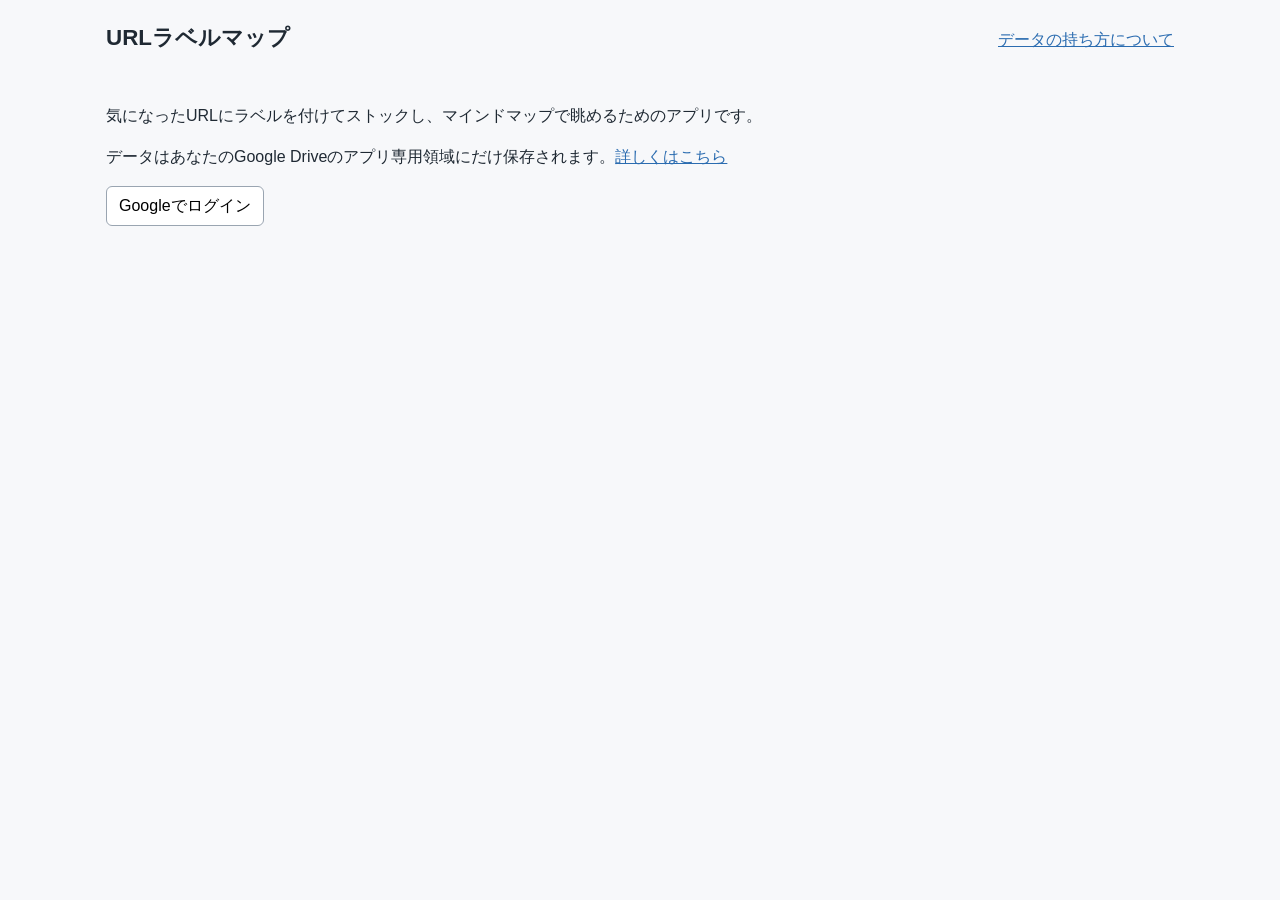
==== index.html @ 50118dba "Initial commit: URL label map Co-Authored-By: Claude Sonnet 5.5 <noreply@anthropic.com>" ====
<!DOCTYPE html>
<html lang="ja">
<head>
  <meta charset="UTF-8">
  <meta name="viewport" content="width=device-width, initial-scale=1">
  <title>URLラベルマップ</title>
  <link rel="stylesheet" href="main.css">
</head>
<body>
  <header>
    <h1>URLラベルマップ</h1>
    <nav><a href="about.html">データの持ち方について</a></nav>
  </header>

  <div id="status" role="status" aria-live="polite"></div>
  <div id="localBanner" class="banner" hidden>ローカル試用モードです。データはこのブラウザ内にだけ保存され、Google Driveには保存されません。</div>
  <div id="reauth" class="banner warn" hidden>
    ログインの有効期限が切れました。未保存の変更はこの画面に保持しています。
    <button id="reauthBtn" type="button">再ログインして保存</button>
  </div>

  <section id="loginPanel" hidden>
    <p>気になったURLにラベルを付けてストックし、マインドマップで眺めるためのアプリです。</p>
    <p>データはあなたのGoogle Driveのアプリ専用領域にだけ保存されます。<a href="about.html">詳しくはこちら</a></p>
    <button id="loginBtn" type="button">Googleでログイン</button>
  </section>

  <main id="app" hidden>
    <section class="panel">
      <form id="addForm" autocomplete="off">
        <label>URL
          <input id="urlInput" type="url" required maxlength="2000" placeholder="https://example.com/article">
        </label>
        <label>ラベル(カンマ・スペース区切りで複数可)
          <span class="combo">
            <input id="labelInput" type="text" required maxlength="300" placeholder="アジャイル, スクラム" role="combobox" aria-expanded="false" aria-controls="labelMenu">
            <button id="labelToggle" type="button" class="combo-toggle" aria-label="登録済みのラベルから選ぶ" tabindex="-1">▼</button>
            <ul id="labelMenu" role="listbox" hidden></ul>
          </span>
        </label>
        <button type="submit">登録</button>
      </form>
    </section>

    <section class="panel toolbar">
      <label>ラベル検索
        <input id="searchInput" type="search" placeholder="ラベル名で検索してハイライト">
      </label>
      <button id="fitBtn" type="button">全体を表示</button>
      <button id="expandAllBtn" type="button">すべて開く</button>
      <button id="collapseAllBtn" type="button">すべて閉じる</button>
      <button id="jsonBtn" type="button">JSONでダウンロード</button>
      <button id="pngBtn" type="button">画像(PNG)でダウンロード</button>
    </section>

    <section id="mapWrap">
      <svg id="map" xmlns="http://www.w3.org/2000/svg" aria-label="ラベルとURLのマインドマップ"></svg>
      <p id="emptyMsg" hidden>まだ何も登録されていません。上のフォームからURLとラベルを登録してください。</p>
    </section>
    <p class="hint">ラベルをクリックするとそのURLが開きます。URLをクリックすると新しいタブで開きます。ドラッグで移動、ホイールで拡大縮小できます。</p>

    <details class="panel">
      <summary>登録済みURLの一覧・削除 (<span id="count">0</span>件)</summary>
      <ul id="list"></ul>
    </details>

    <section class="panel account">
      <button id="logoutBtn" type="button">ログアウト</button>
      <button id="deleteAllBtn" type="button" class="danger">すべてのデータを削除</button>
    </section>
  </main>

  <script src="main.js"></script>
  <script src="https://accounts.google.com/gsi/client" async defer></script>
</body>
</html>
---- main.css ----
* { box-sizing: border-box; }
body {
  margin: 0 auto;
  max-width: 1100px;
  padding: 12px 16px 48px;
  font-family: Meiryo, "Yu Gothic", "Hiragino Sans", sans-serif;
  color: #1f2933;
  background: #f7f8fa;
  line-height: 1.6;
}
header { display: flex; align-items: baseline; justify-content: space-between; gap: 12px; flex-wrap: wrap; }
h1 { font-size: 1.4rem; margin: 8px 0; }
a { color: #2b6cb0; }
button {
  font: inherit;
  padding: 6px 12px;
  border: 1px solid #9aa5b1;
  border-radius: 6px;
  background: #fff;
  cursor: pointer;
}
button:hover { background: #eef2f6; }
button.danger { color: #b42318; border-color: #b42318; }
input[type="url"], input[type="text"], input[type="search"] {
  display: block;
  width: 100%;
  font: inherit;
  padding: 6px 8px;
  border: 1px solid #9aa5b1;
  border-radius: 6px;
}
.panel { background: #fff; border: 1px solid #d8dee4; border-radius: 8px; padding: 12px; margin: 12px 0; }
#addForm { display: grid; grid-template-columns: 1fr 1fr auto; gap: 12px; align-items: end; }
#addForm label, .toolbar label { font-size: 0.85rem; }
.toolbar { display: flex; flex-wrap: wrap; gap: 8px; align-items: end; }
.toolbar label { flex: 1 1 220px; }
.banner { background: #e8f0fe; border: 1px solid #aac4f5; border-radius: 6px; padding: 8px 12px; margin: 8px 0; }
.banner.warn { background: #fff4e5; border-color: #f0b35a; }
#status { min-height: 1.6em; font-size: 0.9rem; }
#status.error { color: #b42318; }
#mapWrap { position: relative; background: #fff; border: 1px solid #d8dee4; border-radius: 8px; }
#map { display: block; width: 100%; height: 70vh; min-height: 360px; touch-action: none; cursor: grab; }
#map:active { cursor: grabbing; }
#emptyMsg { position: absolute; inset: 0; display: flex; align-items: center; justify-content: center; margin: 0; color: #52606d; pointer-events: none; }
.combo { position: relative; display: block; }
.combo input { padding-right: 32px; }
.combo-toggle { position: absolute; top: 1px; right: 1px; bottom: 1px; width: 30px; padding: 0; border: 0; border-left: 1px solid #d8dee4; border-radius: 0 5px 5px 0; background: #f3f5f7; font-size: 0.7rem; }
#labelMenu { position: absolute; z-index: 5; left: 0; right: 0; top: 100%; margin: 2px 0 0; padding: 0; list-style: none; max-height: 220px; overflow-y: auto; background: #fff; color: #1f2933; border: 1px solid #9aa5b1; border-radius: 6px; box-shadow: 0 4px 12px rgba(0, 0, 0, 0.15); }
#labelMenu[hidden] { display: none; }
#labelMenu li { padding: 6px 10px; cursor: pointer; font-size: 1rem; }
#labelMenu li:hover, #labelMenu li.active { background: #e8f0fe; }
#emptyMsg[hidden] { display: none; }
.hint { font-size: 0.8rem; color: #52606d; }
#list { list-style: none; margin: 8px 0 0; padding: 0; }
#list li { display: flex; gap: 8px; align-items: center; padding: 6px 0; border-top: 1px solid #eef0f2; }
#list .item { flex: 1; min-width: 0; overflow-wrap: anywhere; }
#list .chips { font-size: 0.8rem; color: #52606d; }
.account { display: flex; gap: 8px; justify-content: space-between; }
@media (max-width: 640px) {
  #addForm { grid-template-columns: 1fr; }
}
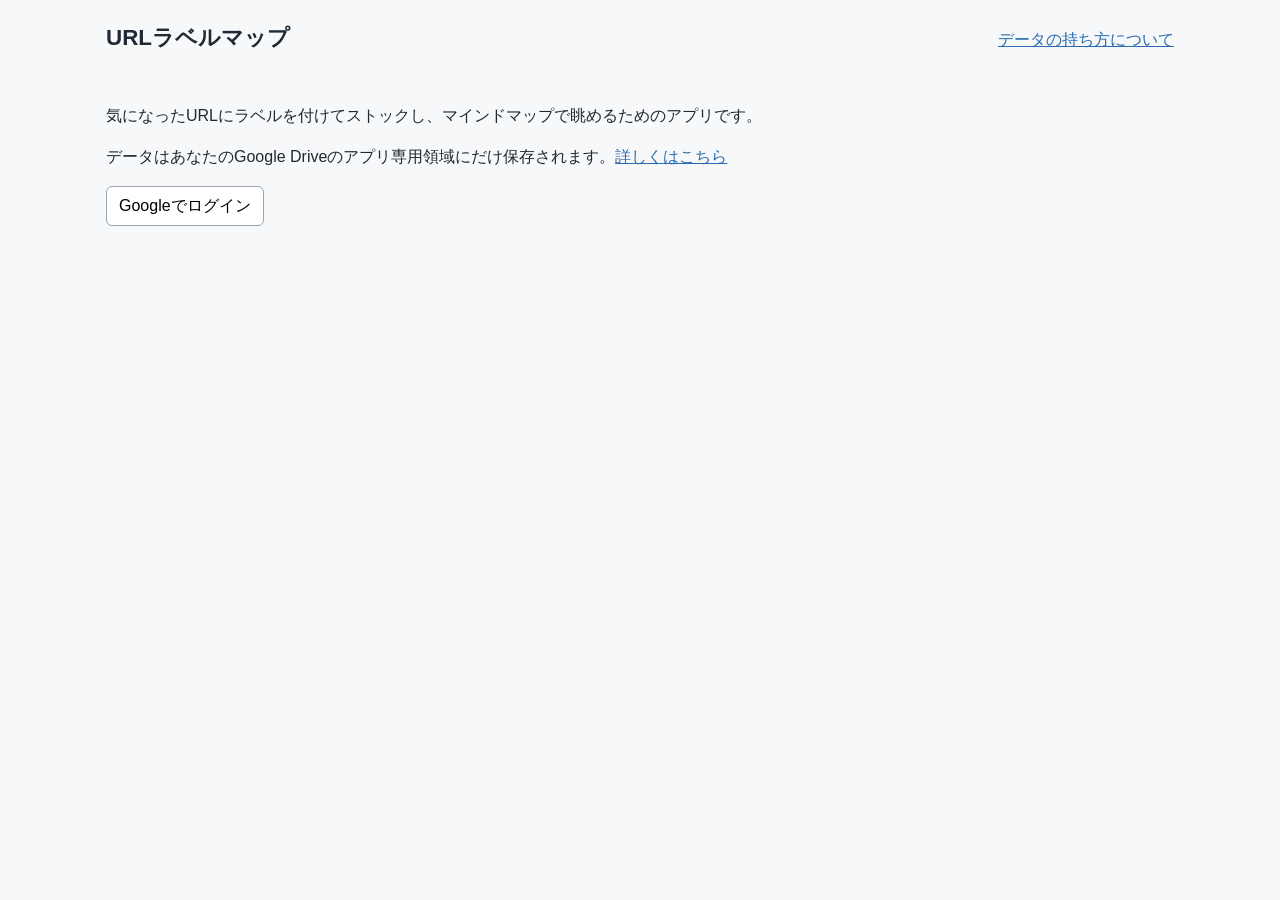
==== commit 4fd71a9b: "Add Content-Security-Policy (script-src limited to self and Google sign-in) Co-Authored-By: Claude S" ====
--- a/index.html
+++ b/index.html
@@ -3,6 +3,7 @@
 <head>
   <meta charset="UTF-8">
   <meta name="viewport" content="width=device-width, initial-scale=1">
+  <meta http-equiv="Content-Security-Policy" content="script-src 'self' https://accounts.google.com; object-src 'none'; base-uri 'none'">
   <title>URLラベルマップ</title>
   <link rel="stylesheet" href="main.css">
 </head>
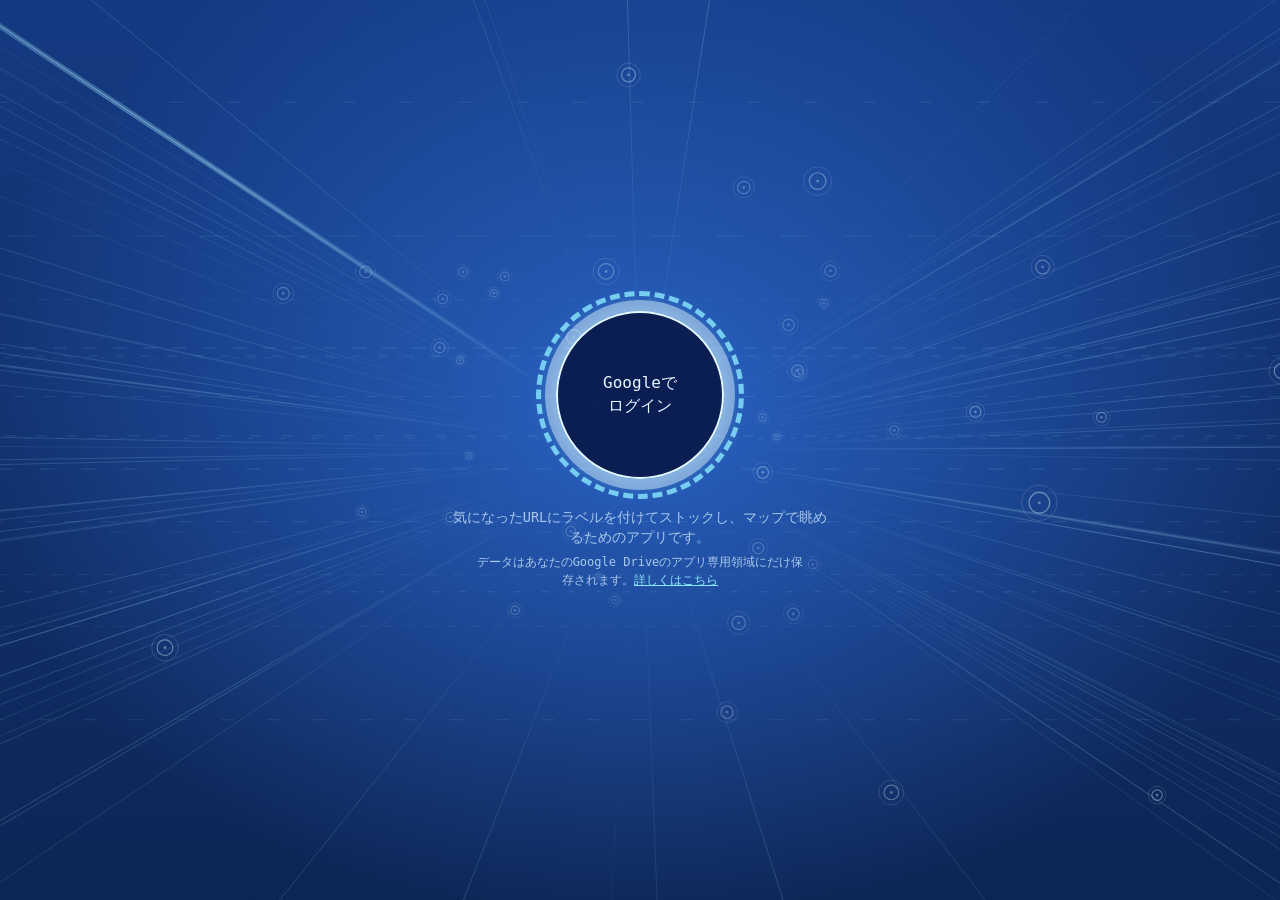
==== commit adf6cab4: "Redesign the front end in a cyberspace style (issue #35) - Map fills the screen; actions live in a s" ====
--- a/index.html
+++ b/index.html
@@ -2,75 +2,70 @@
 <html lang="ja">
 <head>
   <meta charset="UTF-8">
-  <meta name="viewport" content="width=device-width, initial-scale=1">
+  <meta name="viewport" content="width=device-width, initial-scale=1, viewport-fit=cover">
   <meta http-equiv="Content-Security-Policy" content="script-src 'self' https://accounts.google.com; object-src 'none'; base-uri 'none'">
   <title>URLラベルマップ</title>
   <link rel="stylesheet" href="main.css">
 </head>
-<body>
-  <header>
-    <h1>URLラベルマップ</h1>
-    <nav><a href="about.html">データの持ち方について</a></nav>
-  </header>
+<body class="app">
+  <canvas id="bg" aria-hidden="true"></canvas>
 
-  <div id="status" role="status" aria-live="polite"></div>
-  <div id="localBanner" class="banner" hidden>ローカル試用モードです。データはこのブラウザ内にだけ保存され、Google Driveには保存されません。</div>
-  <div id="reauth" class="banner warn" hidden>
-    ログインの有効期限が切れました。未保存の変更はこの画面に保持しています。
-    <button id="reauthBtn" type="button">再ログインして保存</button>
+  <div id="notices">
+    <div id="status" class="notice" role="status" aria-live="polite" hidden></div>
+    <div id="localBanner" class="notice" hidden>ローカル試用モードです。データはこのブラウザ内にだけ保存され、Google Driveには保存されません。</div>
+    <div id="reauth" class="notice warn" hidden>
+      ログインの有効期限が切れました。未保存の変更はこの画面に保持しています。
+      <button id="reauthBtn" type="button">再ログインして保存</button>
+    </div>
   </div>
 
   <section id="loginPanel" hidden>
-    <p>気になったURLにラベルを付けてストックし、マインドマップで眺めるためのアプリです。</p>
-    <p>データはあなたのGoogle Driveのアプリ専用領域にだけ保存されます。<a href="about.html">詳しくはこちら</a></p>
-    <button id="loginBtn" type="button">Googleでログイン</button>
+    <div class="login-ring">
+      <button id="loginBtn" type="button">Googleで<br>ログイン</button>
+    </div>
+    <p>気になったURLにラベルを付けてストックし、マップで眺めるためのアプリです。</p>
+    <p class="small">データはあなたのGoogle Driveのアプリ専用領域にだけ保存されます。<a href="about.html">詳しくはこちら</a></p>
   </section>
 
   <main id="app" hidden>
-    <section class="panel">
-      <form id="addForm" autocomplete="off">
-        <label>URL
-          <input id="urlInput" type="url" required maxlength="2000" placeholder="https://example.com/article">
-        </label>
-        <label>ラベル(カンマ・スペース区切りで複数可)
-          <span class="combo">
-            <input id="labelInput" type="text" required maxlength="300" placeholder="アジャイル, スクラム" role="combobox" aria-expanded="false" aria-controls="labelMenu">
-            <button id="labelToggle" type="button" class="combo-toggle" aria-label="登録済みのラベルから選ぶ" tabindex="-1">▼</button>
-            <ul id="labelMenu" role="listbox" hidden></ul>
-          </span>
-        </label>
-        <button type="submit">登録</button>
-      </form>
+    <svg id="map" xmlns="http://www.w3.org/2000/svg" role="img" aria-label="ラベルとURLのマインドマップ"></svg>
+    <p id="emptyMsg" hidden>まだ何も登録されていません。メニューから「登録」を開いてください。</p>
+    <div id="dim"></div>
+    <div class="hud" id="hud">
+      <b>URL LABEL MAP</b>
+      <span id="stat"></span>
+      <nav><a href="about.html">データの持ち方</a><a href="privacy.html">プライバシーポリシー</a></nav>
+    </div>
+
+    <svg id="links" aria-hidden="true"></svg>
+
+    <section id="panel" hidden>
+      <header><h2 id="ptitle"></h2><button class="x" id="pclose" type="button" aria-label="閉じる">×</button></header>
+      <div class="body">
+        <form id="addForm" autocomplete="off" hidden>
+          <label for="urlInput">URL<input id="urlInput" type="url" required maxlength="2000" placeholder="https://example.com/article"></label>
+          <label for="labelInput" class="gap">ラベル(カンマ・スペース区切りで複数可)<input id="labelInput" type="text" required maxlength="300" placeholder="アジャイル, スクラム"></label>
+          <p class="sub gap" id="suggCap"></p>
+          <div class="chips" id="sugg"></div>
+          <button type="submit" class="gap">登録</button>
+        </form>
+        <div id="listBox" hidden></div>
+      </div>
     </section>
 
-    <section class="panel toolbar">
-      <label>ラベル検索
-        <input id="searchInput" type="search" placeholder="ラベル名で検索してハイライト">
-      </label>
-      <button id="fitBtn" type="button">全体を表示</button>
-      <button id="expandAllBtn" type="button">すべて開く</button>
-      <button id="collapseAllBtn" type="button">すべて閉じる</button>
-      <button id="jsonBtn" type="button">JSONでダウンロード</button>
-      <button id="pngBtn" type="button">画像(PNG)でダウンロード</button>
-    </section>
+    <div id="sub"></div>
 
-    <section id="mapWrap">
-      <svg id="map" xmlns="http://www.w3.org/2000/svg" aria-label="ラベルとURLのマインドマップ"></svg>
-      <p id="emptyMsg" hidden>まだ何も登録されていません。上のフォームからURLとラベルを登録してください。</p>
-    </section>
-    <p class="hint">ラベルをクリックするとそのURLが開きます。URLをクリックすると新しいタブで開きます。ドラッグで移動、ホイールで拡大縮小できます。</p>
-
-    <details class="panel">
-      <summary>登録済みURLの一覧・削除 (<span id="count">0</span>件)</summary>
-      <ul id="list"></ul>
-    </details>
-
-    <section class="panel account">
-      <button id="logoutBtn" type="button">ログアウト</button>
-      <button id="deleteAllBtn" type="button" class="danger">すべてのデータを削除</button>
-    </section>
+    <nav id="menu" aria-label="操作メニュー">
+      <button class="mbtn" data-k="add" aria-label="登録" aria-pressed="false" type="button">登録</button>
+      <button class="mbtn" data-k="search" aria-label="検索" aria-pressed="false" type="button">検索</button>
+      <button class="mbtn" data-k="list" aria-label="一覧" aria-pressed="false" type="button">一覧</button>
+      <button class="mbtn" data-k="data" aria-label="保存・設定" aria-pressed="false" type="button">保存</button>
+      <button class="mbtn" data-k="fit" aria-label="全体の表示" aria-pressed="false" type="button">全体</button>
+      <button id="mainBtn" type="button" aria-expanded="false" aria-label="メニュー">MENU</button>
+    </nav>
   </main>
 
+  <script src="bg.js"></script>
   <script src="main.js"></script>
   <script src="https://accounts.google.com/gsi/client" async defer></script>
 </body>
--- a/main.css
+++ b/main.css
@@ -1,61 +1,139 @@
+/* 電脳空間風のデザイン。マップが画面全体で、操作は呼び出し式のリング型メニュー(スマホ=右下固定、PC=画面端にカーソルを寄せると画面外から入ってくる)。
+   背景は青+中心に集まる奥行きのある線(bg.js)。ダーク固定の単一テーマ。 */
+:root {
+  --bg1: #12306e;
+  --bg2: #2a62c4;
+  --ink: #eaf6ff;
+  --sub: #a9c8ec;
+  --ring: #e4f8ff;
+  --glow: #8aeaff;
+  --hit: #ff6b86;
+  --panel: rgba(12, 32, 84, .9);
+  --edge: rgba(160, 225, 255, .45);
+  --field: rgba(6, 18, 52, .55);
+  --gx: max(16px, env(safe-area-inset-left, 0px));
+  --gr: max(16px, env(safe-area-inset-right, 0px));
+  --gb: calc(16px + env(safe-area-inset-bottom, 0px));
+  --font: Consolas, "BIZ UDGothic", "Yu Gothic", Meiryo, monospace;
+  color-scheme: dark;
+}
 * { box-sizing: border-box; }
+[hidden] { display: none !important; }
+html, body { height: 100%; }
 body {
-  margin: 0 auto;
-  max-width: 1100px;
-  padding: 12px 16px 48px;
-  font-family: Meiryo, "Yu Gothic", "Hiragino Sans", sans-serif;
-  color: #1f2933;
-  background: #f7f8fa;
-  line-height: 1.6;
+  margin: 0;
+  font-family: var(--font);
+  color: var(--ink);
+  line-height: 1.5;
+  background-color: var(--bg1);
+  background-image: radial-gradient(ellipse at 50% 45%, var(--bg2), transparent 75%), linear-gradient(180deg, #143a82, #0d2554);
+  background-attachment: fixed;
 }
-header { display: flex; align-items: baseline; justify-content: space-between; gap: 12px; flex-wrap: wrap; }
-h1 { font-size: 1.4rem; margin: 8px 0; }
-a { color: #2b6cb0; }
-button {
-  font: inherit;
-  padding: 6px 12px;
-  border: 1px solid #9aa5b1;
-  border-radius: 6px;
-  background: #fff;
-  cursor: pointer;
-}
-button:hover { background: #eef2f6; }
-button.danger { color: #b42318; border-color: #b42318; }
-input[type="url"], input[type="text"], input[type="search"] {
-  display: block;
-  width: 100%;
-  font: inherit;
-  padding: 6px 8px;
-  border: 1px solid #9aa5b1;
-  border-radius: 6px;
-}
-.panel { background: #fff; border: 1px solid #d8dee4; border-radius: 8px; padding: 12px; margin: 12px 0; }
-#addForm { display: grid; grid-template-columns: 1fr 1fr auto; gap: 12px; align-items: end; }
-#addForm label, .toolbar label { font-size: 0.85rem; }
-.toolbar { display: flex; flex-wrap: wrap; gap: 8px; align-items: end; }
-.toolbar label { flex: 1 1 220px; }
-.banner { background: #e8f0fe; border: 1px solid #aac4f5; border-radius: 6px; padding: 8px 12px; margin: 8px 0; }
-.banner.warn { background: #fff4e5; border-color: #f0b35a; }
-#status { min-height: 1.6em; font-size: 0.9rem; }
-#status.error { color: #b42318; }
-#mapWrap { position: relative; background: #fff; border: 1px solid #d8dee4; border-radius: 8px; }
-#map { display: block; width: 100%; height: 70vh; min-height: 360px; touch-action: none; cursor: grab; }
-#map:active { cursor: grabbing; }
-#emptyMsg { position: absolute; inset: 0; display: flex; align-items: center; justify-content: center; margin: 0; color: #52606d; pointer-events: none; }
-.combo { position: relative; display: block; }
-.combo input { padding-right: 32px; }
-.combo-toggle { position: absolute; top: 1px; right: 1px; bottom: 1px; width: 30px; padding: 0; border: 0; border-left: 1px solid #d8dee4; border-radius: 0 5px 5px 0; background: #f3f5f7; font-size: 0.7rem; }
-#labelMenu { position: absolute; z-index: 5; left: 0; right: 0; top: 100%; margin: 2px 0 0; padding: 0; list-style: none; max-height: 220px; overflow-y: auto; background: #fff; color: #1f2933; border: 1px solid #9aa5b1; border-radius: 6px; box-shadow: 0 4px 12px rgba(0, 0, 0, 0.15); }
-#labelMenu[hidden] { display: none; }
-#labelMenu li { padding: 6px 10px; cursor: pointer; font-size: 1rem; }
-#labelMenu li:hover, #labelMenu li.active { background: #e8f0fe; }
-#emptyMsg[hidden] { display: none; }
-.hint { font-size: 0.8rem; color: #52606d; }
-#list { list-style: none; margin: 8px 0 0; padding: 0; }
-#list li { display: flex; gap: 8px; align-items: center; padding: 6px 0; border-top: 1px solid #eef0f2; }
-#list .item { flex: 1; min-width: 0; overflow-wrap: anywhere; }
-#list .chips { font-size: 0.8rem; color: #52606d; }
-.account { display: flex; gap: 8px; justify-content: space-between; }
-@media (max-width: 640px) {
-  #addForm { grid-template-columns: 1fr; }
-}
+a { color: var(--glow); }
+
+/* ---- アプリ画面 ---- */
+body.app { overflow: hidden; padding-left: max(16px, env(safe-area-inset-left, 0px)); padding-right: max(16px, env(safe-area-inset-right, 0px)); }
+#bg { position: fixed; inset: 0; width: 100%; height: 100%; pointer-events: none; }
+#map { position: fixed; inset: 0; width: 100%; height: 100%; touch-action: none; cursor: grab; user-select: none; -webkit-user-select: none; }
+#map.drag { cursor: grabbing; }
+.node { cursor: pointer; }
+.spin { transform-box: fill-box; transform-origin: center; animation: spin 48s linear infinite; }
+@keyframes spin { to { transform: rotate(360deg); } }
+@media (prefers-reduced-motion: reduce) { .spin { animation: none; } }
+#emptyMsg { position: fixed; inset: 0; display: flex; align-items: flex-end; justify-content: center; padding: 0 24px 22vh; margin: 0; text-align: center; color: var(--sub); pointer-events: none; }
+
+#dim { position: fixed; inset: 0; background: rgba(2, 8, 34, .6); opacity: 0; pointer-events: none; transition: opacity .35s; z-index: 10; }
+#dim.on { opacity: 1; }
+.hud { position: fixed; left: var(--gx); top: calc(12px + env(safe-area-inset-top, 0px)); pointer-events: none; z-index: 12; opacity: 0; visibility: hidden; transition: opacity .35s, visibility .35s; }
+.hud.on { opacity: 1; visibility: visible; }
+.hud b { display: block; font-size: 1rem; letter-spacing: .14em; color: var(--ring); text-shadow: 0 0 10px var(--glow); }
+.hud span { display: block; font-size: .72rem; color: var(--sub); letter-spacing: .06em; }
+.hud nav { display: flex; flex-wrap: wrap; gap: 4px 14px; margin-top: 4px; }
+.hud a { pointer-events: auto; font-size: .72rem; }
+
+/* 通知(画面中央上の細線囲み) */
+#notices { position: fixed; top: calc(12px + env(safe-area-inset-top, 0px)); left: 50%; transform: translateX(-50%); width: min(560px, calc(100% - 32px)); display: flex; flex-direction: column; gap: 8px; z-index: 30; pointer-events: none; }
+.notice { pointer-events: auto; padding: 8px 14px; font-size: .82rem; text-align: center; color: var(--ink); background: rgba(12, 32, 84, .88); border: 1px solid var(--ring); border-radius: 6px; }
+.notice.error { color: #ffc2cd; border-color: var(--hit); }
+.notice.warn { border-color: var(--glow); }
+.notice button { margin-left: 8px; }
+
+/* ログイン画面(リングの中にボタン) */
+#loginPanel { position: fixed; inset: 0; z-index: 5; display: flex; flex-direction: column; align-items: center; justify-content: center; gap: 6px; padding: 24px; text-align: center; }
+#loginPanel p { margin: 0; max-width: 28em; color: var(--sub); font-size: .85rem; }
+#loginPanel .small { font-size: .75rem; }
+.login-ring { position: relative; width: 168px; height: 168px; margin-bottom: 22px; border-radius: 50%; border: 2px solid var(--ring); background: rgba(8, 24, 72, .9); box-shadow: 0 0 0 10px rgba(228, 248, 255, 0), 0 0 0 11px rgba(228, 248, 255, .45), 0 0 26px rgba(138, 234, 255, .45); }
+.login-ring::before { content: ""; position: absolute; inset: -22px; border-radius: 50%; border: 5px dashed var(--glow); opacity: .8; animation: spin 48s linear infinite; }
+@media (prefers-reduced-motion: reduce) { .login-ring::before { animation: none; } }
+.login-ring button { position: absolute; inset: 0; width: 100%; height: 100%; border: 0; border-radius: 50%; background: none; color: var(--ink); font: inherit; font-size: 1rem; line-height: 1.4; cursor: pointer; }
+.login-ring button:hover { background: rgba(138, 234, 255, .16); }
+
+/* ---- リング型メニュー(位置はJS。cornerはスマホ用の右下固定) ---- */
+#menu { --hx: var(--ox, 0px); --hy: var(--oy, 0px); position: fixed; width: 56px; height: 56px; z-index: 20; transform: translate(-50%, -50%) translate(var(--hx), var(--hy)); visibility: hidden; transition: transform .4s cubic-bezier(.2, .85, .25, 1), visibility .4s; }
+#menu.show { --hx: 0px; --hy: 0px; visibility: visible; }
+#menu.corner { left: auto; top: auto; right: var(--gr); bottom: var(--gb); transform: translate(var(--hx), var(--hy)); }
+#menu button, .pill { font: inherit; color: var(--ink); cursor: pointer; background: rgba(14, 40, 100, .96); border: 2px solid var(--ring); }
+#menu button { border-radius: 50%; padding: 0; }
+#menu button:hover, .pill:hover { box-shadow: 0 0 12px var(--glow); }
+#menu button:focus-visible, .pill:focus-visible, #panel button:focus-visible, .notice button:focus-visible { outline: 2px solid var(--glow); outline-offset: 2px; }
+input:focus, input:focus-visible { outline: none; }
+#mainBtn { position: absolute; left: 0; top: 0; width: 56px; height: 56px; font-size: .62rem; letter-spacing: .06em; box-shadow: 0 0 0 4px rgba(14, 40, 100, .75), 0 0 0 5px var(--glow), 0 0 16px rgba(138, 234, 255, .5); }
+.mbtn { position: absolute; left: 6px; top: 6px; width: 44px; height: 44px; font-size: .72rem; transform: translate(0, 0) scale(.5); opacity: 0; visibility: hidden; transition: transform .25s, opacity .25s, visibility .25s; box-shadow: 0 0 10px rgba(138, 234, 255, .35); }
+#menu.open .mbtn { transform: translate(var(--tx), var(--ty)); opacity: 1; visibility: visible; }
+.mbtn[aria-pressed="true"] { background: var(--glow) !important; color: #07204e !important; }
+@media (prefers-reduced-motion: reduce) { .mbtn, #menu { transition: none; } }
+
+/* MENUからの線(マップの線と同じ見た目) */
+#links { position: fixed; inset: 0; width: 100%; height: 100%; pointer-events: none; z-index: 14; opacity: 0; transition: opacity .3s .1s; }
+#links.on { opacity: 1; }
+#links line { stroke: var(--ring); stroke-width: 1.2; }
+
+/* 子メニュー(円ボタン・検索の入力ピル) */
+#sub { position: fixed; inset: 0; pointer-events: none; z-index: 20; }
+.pill { position: absolute; pointer-events: auto; height: 40px; border-radius: 20px; padding: 0 12px; font-size: .8rem; white-space: nowrap; opacity: 0; transform: scale(.7); transition: opacity .25s, transform .25s; }
+.pill.in { opacity: 1; transform: none; }
+.pill.danger { color: var(--hit); border-color: var(--hit); }
+.pill.round { width: 60px; height: 60px; border-radius: 50%; padding: 0; white-space: pre-line; font-size: .62rem; line-height: 1.25; text-align: center; }
+.pill.armed { background: var(--hit); color: #2a0710; }
+.pill.field { display: flex; align-items: center; gap: 6px; cursor: text; }
+.pill.field i { font-style: normal; color: var(--glow); }
+.pill input { flex: 1; min-width: 0; margin: 0; height: 100%; border: 0; background: none; padding: 0 4px; color: var(--ink); font: inherit; }
+@media (prefers-reduced-motion: reduce) { .pill { transition: none; } }
+
+/* 呼び出し式パネル(通常はMENUの隣にJSが配置。cornerのときは右下) */
+#panel { position: fixed; right: var(--gr); bottom: calc(var(--gb) + 172px); width: min(400px, calc(100% - var(--gx) - var(--gr))); max-height: calc(100% - var(--gb) - 172px - 64px); overflow: auto; z-index: 15; background: var(--panel); border: 1px solid var(--edge); border-radius: 6px; backdrop-filter: blur(6px); }
+#panel header { display: flex; justify-content: space-between; align-items: center; padding: 8px 12px; border-bottom: 1px solid var(--edge); }
+#panel h2 { margin: 0; font-size: .85rem; letter-spacing: .12em; color: var(--ring); font-weight: normal; }
+#panel h2::before { content: ""; display: inline-block; width: 9px; height: 9px; margin-right: 10px; border-radius: 50%; border: 2px solid var(--ring); box-shadow: 0 0 0 2px transparent, 0 0 0 3px rgba(228, 248, 255, .4); vertical-align: -1px; }
+#panel .body { padding: 12px; display: flex; flex-direction: column; gap: 10px; }
+#panel label { display: block; font-size: .78rem; color: var(--sub); }
+#panel input { display: block; width: 100%; margin-top: 2px; font: inherit; padding: 6px 2px; color: var(--ink); background: none; border: 0; border-bottom: 1px solid var(--edge); border-radius: 0; }
+#panel input:focus { border-bottom-color: var(--ring); }
+#panel input::placeholder { color: #7f9fca; }
+#panel .gap { margin-top: 10px; }
+#panel button, .notice button { font: inherit; color: var(--ink); cursor: pointer; background: rgba(14, 40, 100, .6); border: 1.5px solid var(--ring); border-radius: 999px; padding: 6px 18px; }
+#panel button:hover, .notice button:hover { box-shadow: 0 0 10px var(--glow); background: rgba(138, 234, 255, .16); }
+#panel button.x { padding: 0 8px; border: 0; background: none; font-size: 1.1rem; box-shadow: none; }
+#panel button.danger { color: var(--hit); border-color: var(--hit); }
+#panel button.mini { padding: 3px 12px; font-size: .74rem; flex: none; }
+.sub { margin: 0; font-size: .78rem; color: var(--sub); }
+.chips { display: flex; flex-wrap: wrap; gap: 6px; margin-top: 4px; }
+.chip { display: inline-flex; align-items: center; gap: 7px; font-size: .78rem; color: var(--ink); }
+.chip::before { content: ""; flex: none; width: 8px; height: 8px; border-radius: 50%; border: 1.5px solid var(--ring); box-shadow: 0 0 2px transparent, 0 0 0 3px rgba(228, 248, 255, .35); }
+#panel button.chip { padding: 3px 10px 3px 9px; border: 1px solid var(--edge); background: none; border-radius: 999px; }
+#panel button.chip.on { border-color: var(--ring); background: rgba(138, 234, 255, .2); }
+.item { display: flex; gap: 8px; align-items: flex-start; justify-content: space-between; padding-top: 8px; border-top: 1px solid var(--edge); }
+.item .info { flex: 1; min-width: 0; overflow-wrap: anywhere; font-size: .85rem; }
+.item .info a { color: var(--ink); text-decoration: none; }
+.item .info a:hover { color: var(--glow); }
+.item small { display: block; color: var(--sub); }
+.item .chip { font-size: .72rem; color: var(--sub); }
+.dot { flex: none; position: relative; width: 13px; height: 13px; margin-top: 5px; border-radius: 50%; border: 2px solid var(--glow); }
+.dot::after { content: ""; position: absolute; inset: 2px; border-radius: 50%; background: var(--glow); }
+
+/* ---- 説明ページ(about.html / privacy.html): 背景と見出しだけを揃え、本文は白い面で読みやすく ---- */
+body.doc { max-width: 1100px; margin: 0 auto; padding: 12px 16px 48px; font-family: Meiryo, "Yu Gothic", "Hiragino Sans", sans-serif; color: #1f2933; }
+body.doc header { display: flex; align-items: baseline; justify-content: space-between; gap: 12px; flex-wrap: wrap; }
+body.doc h1 { font-size: 1.4rem; margin: 8px 0; letter-spacing: .06em; color: var(--ring); text-shadow: 0 0 10px var(--glow); }
+body.doc .panel { background: #fff; border: 1px solid #d8dee4; border-radius: 8px; padding: 12px; margin: 12px 0; }
+body.doc .panel a { color: #2b6cb0; }
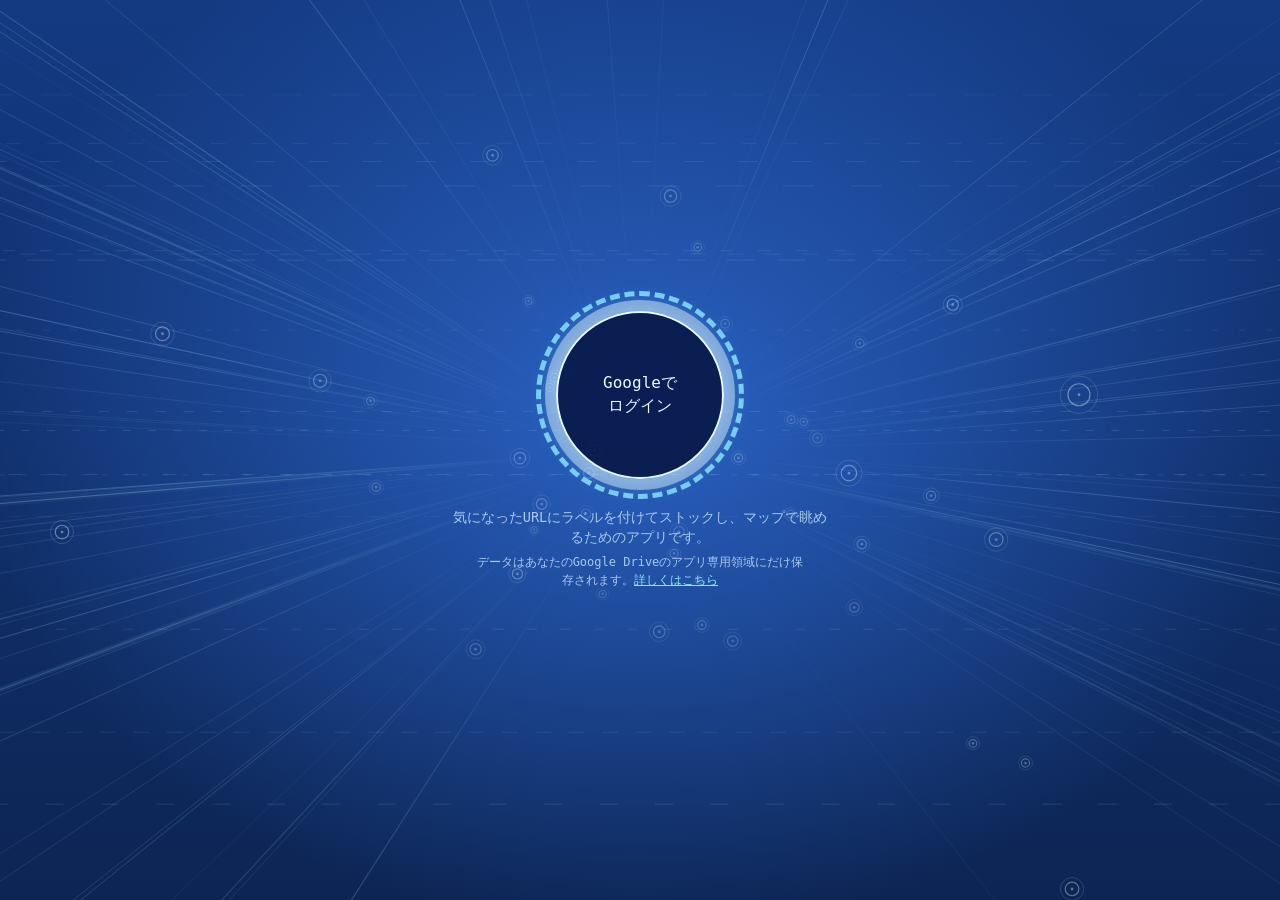
==== commit 7aadccbf: "PC版にCSV/JSONの一括登録を追加 (#40) 登録パネルから、CSV(URL,ラベル…。UTF-8/Shift_JIS)とJSONを取り込む。 既存URLはラベルを足し合わせ、結果(追加/ラベ" ====
--- a/index.html
+++ b/index.html
@@ -48,6 +48,12 @@
           <p class="sub gap" id="suggCap"></p>
           <div class="chips" id="sugg"></div>
           <button type="submit" class="gap">登録</button>
+          <div id="importBox">
+            <p class="sub">CSV(1行に1件: URL, ラベル1, ラベル2, …)またはJSONから、まとめて登録します。取り込み前にJSON保存しておくと、元に戻せます。</p>
+            <button type="button" class="gap" id="importBtn">ファイルから一括登録</button>
+            <input type="file" id="importFile" accept=".csv,.json,.txt,text/csv,application/json" hidden>
+            <p class="sub" id="importResult" role="status" aria-live="polite"></p>
+          </div>
         </form>
         <div id="listBox" hidden></div>
       </div>
--- a/main.css
+++ b/main.css
@@ -109,8 +109,13 @@
 #panel label { display: block; font-size: .78rem; color: var(--sub); }
 #panel input { display: block; width: 100%; margin-top: 2px; font: inherit; padding: 6px 2px; color: var(--ink); background: none; border: 0; border-bottom: 1px solid var(--edge); border-radius: 0; }
 #panel input:focus { border-bottom-color: var(--ring); }
+#panel input, .pill input { font-size: max(16px, 1em); } /* iOSの入力時の自動拡大を防ぐ(#38) */
 #panel input::placeholder { color: #7f9fca; }
 #panel .gap { margin-top: 10px; }
+#importBox { display: none; margin-top: 14px; padding-top: 10px; border-top: 1px solid var(--edge); }
+@media (hover: hover) and (pointer: fine) { #importBox { display: block; } } /* 一括登録はPCのみ(#40) */
+#importResult { margin-top: 8px; white-space: pre-line; }
+#importResult:empty { display: none; }
 #panel button, .notice button { font: inherit; color: var(--ink); cursor: pointer; background: rgba(14, 40, 100, .6); border: 1.5px solid var(--ring); border-radius: 999px; padding: 6px 18px; }
 #panel button:hover, .notice button:hover { box-shadow: 0 0 10px var(--glow); background: rgba(138, 234, 255, .16); }
 #panel button.x { padding: 0 8px; border: 0; background: none; font-size: 1.1rem; box-shadow: none; }
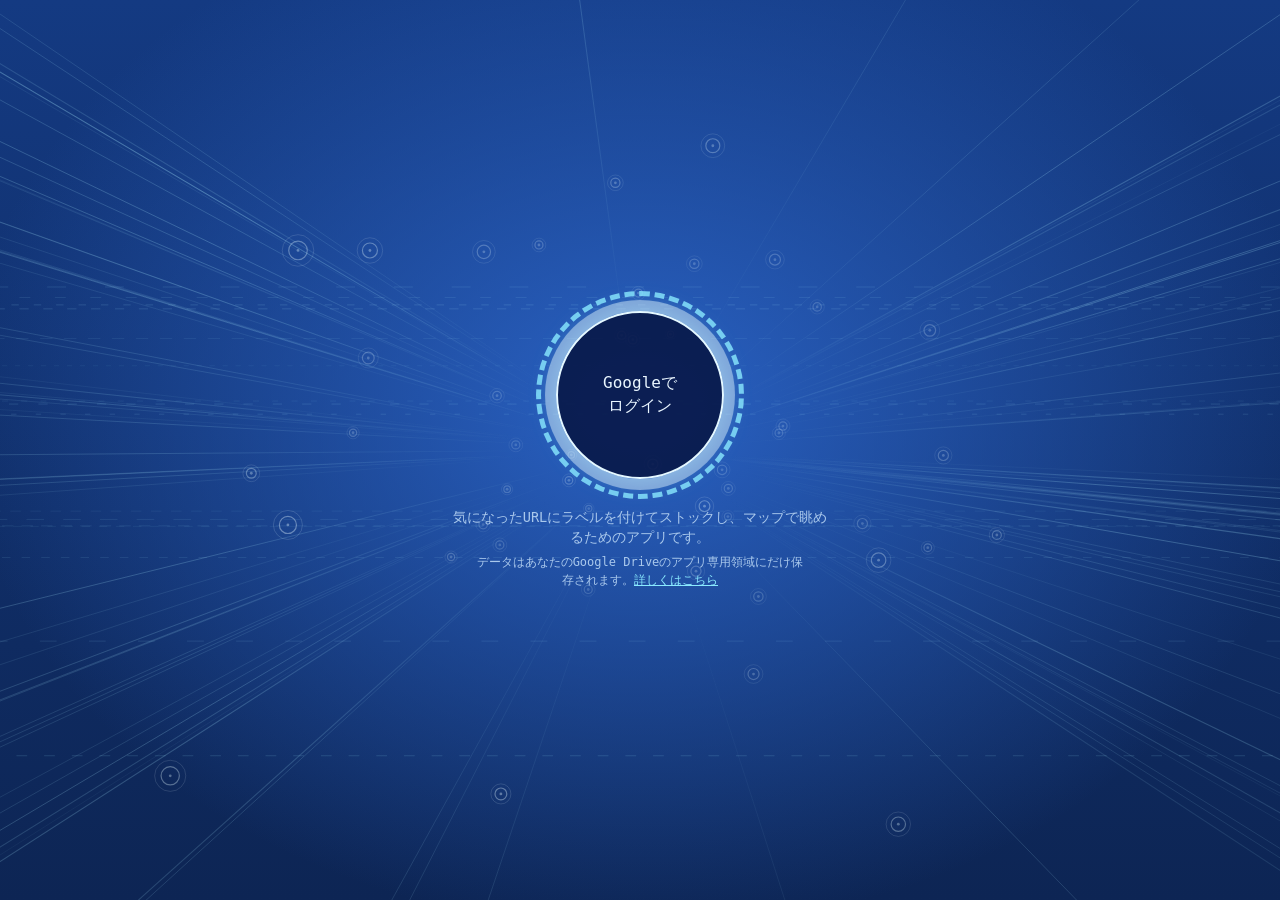
==== commit 27ad20ab: "main.js を store.js(保存先・ログイン)と edit.js(登録・削除・一括登録)に分割 (#39) 動作は変えない。閲覧版で store.js と edit.js を差し替えるための" ====
--- a/index.html
+++ b/index.html
@@ -73,6 +73,8 @@
 
   <script src="bg.js"></script>
   <script src="main.js"></script>
+  <script src="edit.js"></script>
+  <script src="store.js"></script>
   <script src="https://accounts.google.com/gsi/client" async defer></script>
 </body>
 </html>
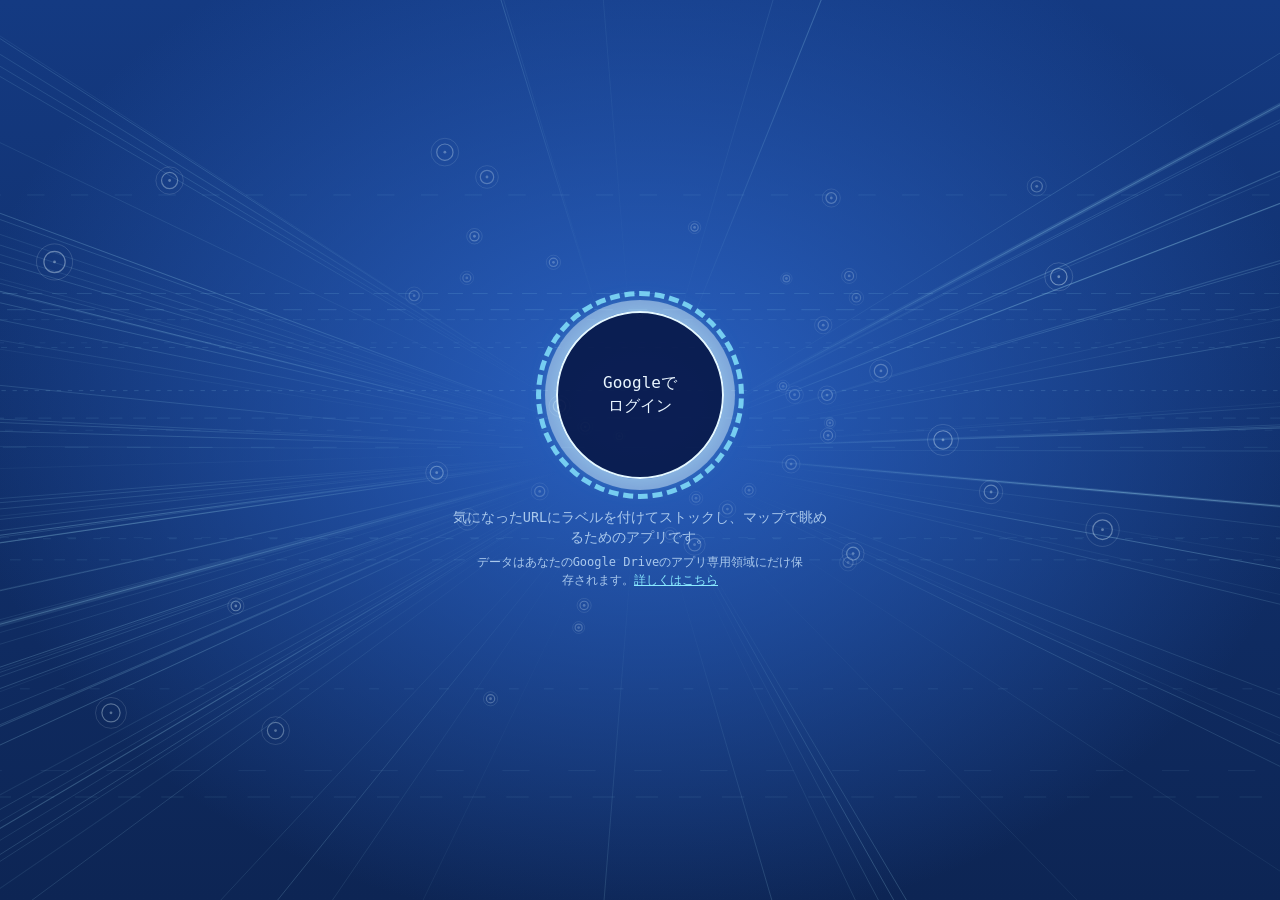
==== commit c128125c: "保存メニューにデバッグモードを追加し、起動・登録・保存の所要時間を画面に出す (#50) Co-Authored-By: Claude Sonnet 5.5 <noreply@anthropic.co" ====
--- a/index.html
+++ b/index.html
@@ -72,6 +72,7 @@
   </main>
 
   <script src="bg.js"></script>
+  <script src="debug.js"></script>
   <script src="main.js"></script>
   <script src="edit.js"></script>
   <script src="store.js"></script>
--- a/main.css
+++ b/main.css
@@ -142,3 +142,7 @@
 body.doc h1 { font-size: 1.4rem; margin: 8px 0; letter-spacing: .06em; color: var(--ring); text-shadow: 0 0 10px var(--glow); }
 body.doc .panel { background: #fff; border: 1px solid #d8dee4; border-radius: 8px; padding: 12px; margin: 12px 0; }
 body.doc .panel a { color: #2b6cb0; }
+
+/* デバッグモード(#50): ONの間だけ画面の左下に計測結果を出す */
+#dbgPanel { position: fixed; left: 8px; bottom: calc(8px + env(safe-area-inset-bottom, 0px)); max-width: calc(100% - 96px); margin: 0; padding: 6px 8px; z-index: 9; pointer-events: none; font: .66rem/1.45 Consolas, "BIZ UDGothic", "Yu Gothic", Meiryo, monospace; color: var(--sub); background: rgba(2, 8, 34, .78); border: 1px solid var(--edge); border-radius: 4px; white-space: pre-wrap; word-break: break-all; }
+#dbgPanel[hidden] { display: none; }
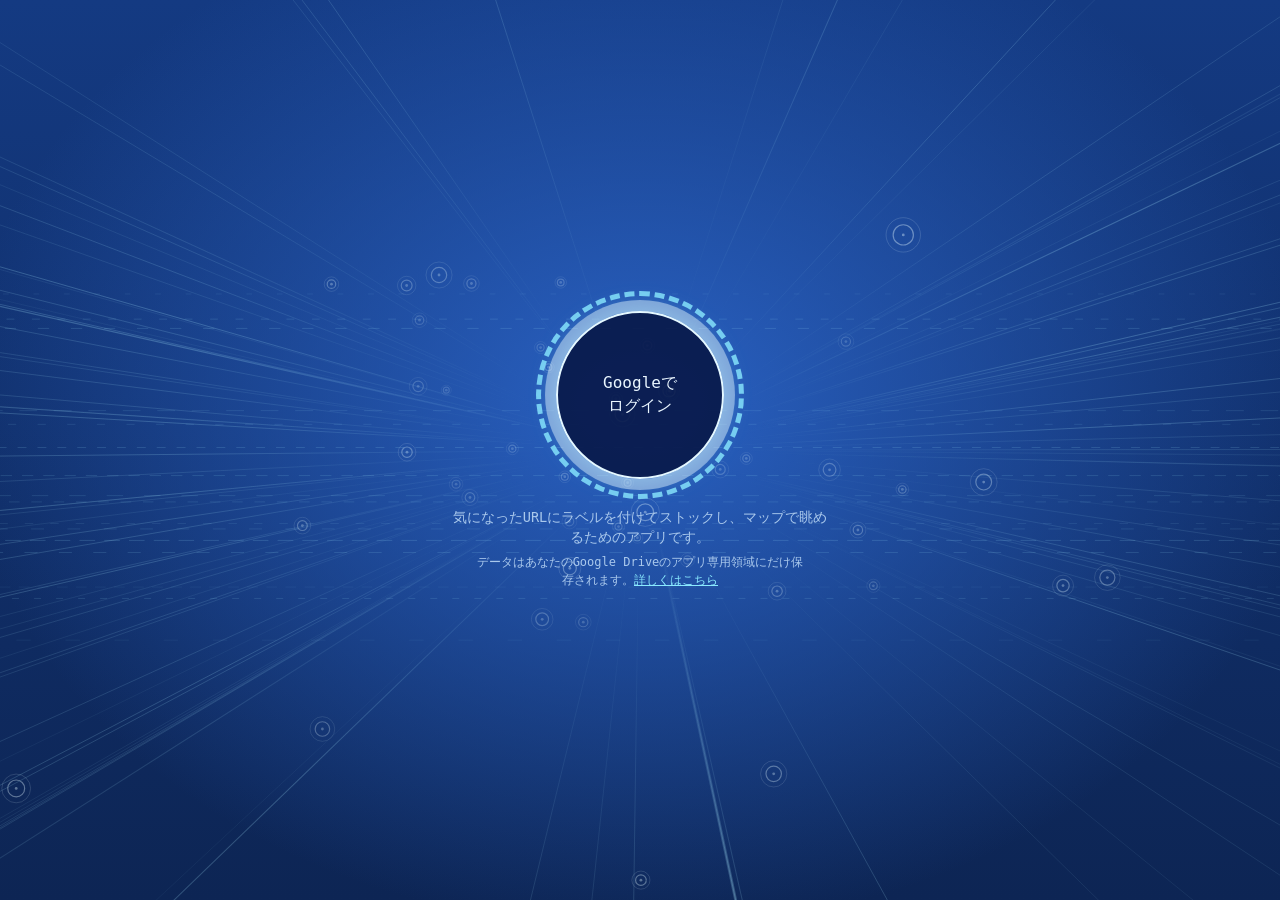
==== commit 03aac61c: "起動を速くするため、端末保存(キャッシュ)の切替・並列取得・同期中の編集待ち・案内を追加 (#51) - 保存メニューに端末保存のON/OFFを追加(既定OFF。ローカル試用では非表示) - ユーザー" ====
--- a/index.html
+++ b/index.html
@@ -13,6 +13,11 @@
   <div id="notices">
     <div id="status" class="notice" role="status" aria-live="polite" hidden></div>
     <div id="localBanner" class="notice" hidden>ローカル試用モードです。データはこのブラウザ内にだけ保存され、Google Driveには保存されません。</div>
+    <div id="cacheNudge" class="notice" hidden>
+      <span id="cacheNudgeText"></span>
+      <button id="cacheNudgeOn" type="button">この端末に保存する</button>
+      <button id="cacheNudgeClose" type="button">閉じる</button>
+    </div>
     <div id="reauth" class="notice warn" hidden>
       ログインの有効期限が切れました。未保存の変更はこの画面に保持しています。
       <button id="reauthBtn" type="button">再ログインして保存</button>
@@ -73,6 +78,7 @@
 
   <script src="bg.js"></script>
   <script src="debug.js"></script>
+  <script src="cache.js"></script>
   <script src="main.js"></script>
   <script src="edit.js"></script>
   <script src="store.js"></script>
--- a/main.css
+++ b/main.css
@@ -101,7 +101,7 @@
 @media (prefers-reduced-motion: reduce) { .pill { transition: none; } }
 
 /* 呼び出し式パネル(通常はMENUの隣にJSが配置。cornerのときは右下) */
-#panel { position: fixed; right: var(--gr); bottom: calc(var(--gb) + 172px); width: min(400px, calc(100% - var(--gx) - var(--gr))); max-height: calc(100% - var(--gb) - 172px - 64px); overflow: auto; z-index: 15; background: var(--panel); border: 1px solid var(--edge); border-radius: 6px; backdrop-filter: blur(6px); }
+#panel { position: fixed; right: var(--gr); bottom: calc(var(--gb) + 206px); width: min(400px, calc(100% - var(--gx) - var(--gr))); max-height: calc(100% - var(--gb) - 206px - 64px); overflow: auto; z-index: 15; background: var(--panel); border: 1px solid var(--edge); border-radius: 6px; backdrop-filter: blur(6px); }
 #panel header { display: flex; justify-content: space-between; align-items: center; padding: 8px 12px; border-bottom: 1px solid var(--edge); }
 #panel h2 { margin: 0; font-size: .85rem; letter-spacing: .12em; color: var(--ring); font-weight: normal; }
 #panel h2::before { content: ""; display: inline-block; width: 9px; height: 9px; margin-right: 10px; border-radius: 50%; border: 2px solid var(--ring); box-shadow: 0 0 0 2px transparent, 0 0 0 3px rgba(228, 248, 255, .4); vertical-align: -1px; }
@@ -146,3 +146,5 @@
 /* デバッグモード(#50): ONの間だけ画面の左下に計測結果を出す */
 #dbgPanel { position: fixed; left: 8px; bottom: calc(8px + env(safe-area-inset-bottom, 0px)); max-width: calc(100% - 96px); margin: 0; padding: 6px 8px; z-index: 9; pointer-events: none; font: .66rem/1.45 Consolas, "BIZ UDGothic", "Yu Gothic", Meiryo, monospace; color: var(--sub); background: rgba(2, 8, 34, .78); border: 1px solid var(--edge); border-radius: 4px; white-space: pre-wrap; word-break: break-all; }
 #dbgPanel[hidden] { display: none; }
+/* 子メニューの外の段(デバッグなど): 小さめの円ボタン(#50) */
+.pill.round.outer { width: 46px; height: 46px; font-size: .55rem; border-color: var(--sub); }
